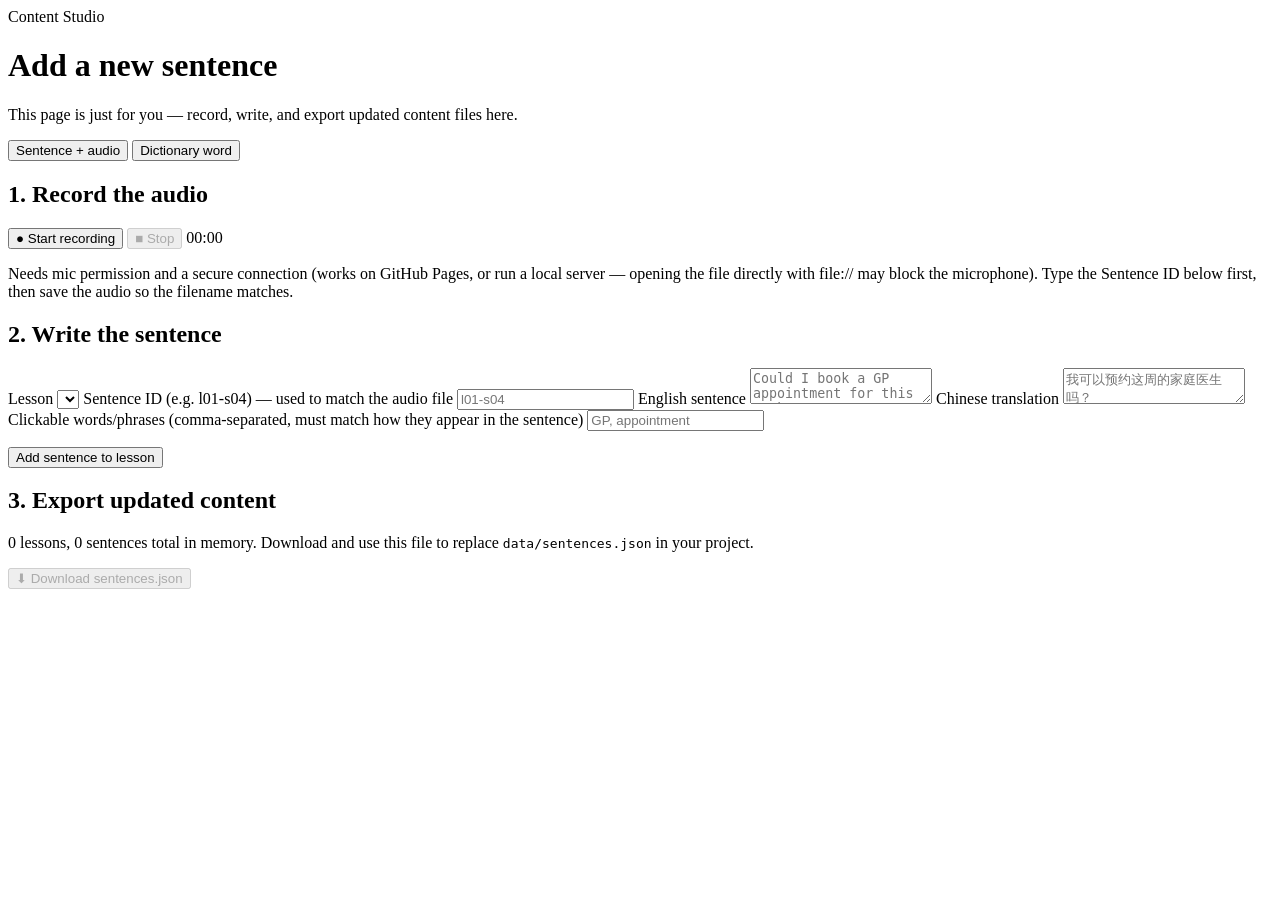
==== admin.html @ 03495148 "Add files via upload" ====
<!DOCTYPE html>
<html lang="en">
<head>
<meta charset="UTF-8">
<meta name="viewport" content="width=device-width, initial-scale=1.0">
<title>Content Studio — Daily British English</title>
<link rel="stylesheet" href="css/style.css">
</head>
<body>
<div class="wrap">
  <header class="top">
    <div class="eyebrow">Content Studio</div>
    <h1>Add a new sentence</h1>
    <p>This page is just for you — record, write, and export updated content files here.</p>
  </header>

  <div class="tabs">
    <button id="tab-sentence" class="tab-btn active" onclick="showTab('sentence')">Sentence + audio</button>
    <button id="tab-dictionary" class="tab-btn" onclick="showTab('dictionary')">Dictionary word</button>
  </div>

  <!-- SENTENCE TAB -->
  <div id="panel-sentence" class="tab-panel">

    <div class="admin-section">
      <h2>1. Record the audio</h2>
      <div class="record-row">
        <button id="startRecBtn" class="btn btn-primary">● Start recording</button>
        <button id="stopRecBtn" class="btn btn-secondary" disabled>■ Stop</button>
        <span class="rec-dot" id="recDot"></span>
        <span class="timer" id="recTimer">00:00</span>
      </div>
      <div class="record-row" id="recPlaybackWrap" style="display:none;">
        <audio id="recPlayback" controls></audio>
        <button id="reRecordBtn" class="btn btn-secondary">↺ Re-record</button>
        <button id="deleteRecBtn" class="btn btn-danger">Delete</button>
        <button id="downloadRecBtn" class="btn btn-primary">⬇ Save audio file</button>
      </div>
      <p class="hint">Needs mic permission and a secure connection (works on GitHub Pages, or run a local server — opening the file directly with file:// may block the microphone). Type the Sentence ID below first, then save the audio so the filename matches.</p>
    </div>

    <div class="admin-section">
      <h2>2. Write the sentence</h2>

      <label>Lesson</label>
      <select id="lessonSelect"></select>

      <div id="newLessonFields" style="display:none;">
        <label>New lesson ID (e.g. lesson-04)</label>
        <input type="text" id="newLessonId" placeholder="lesson-04">
        <label>New lesson title (English)</label>
        <input type="text" id="newLessonTitle" placeholder="At the GP">
        <label>New lesson title (Chinese)</label>
        <input type="text" id="newLessonTitleZh" placeholder="看医生">
      </div>

      <label>Sentence ID (e.g. l01-s04) — used to match the audio file</label>
      <input type="text" id="sentenceId" placeholder="l01-s04">

      <label>English sentence</label>
      <textarea id="sentenceEn" placeholder="Could I book a GP appointment for this week?"></textarea>

      <label>Chinese translation</label>
      <textarea id="sentenceZh" placeholder="我可以预约这周的家庭医生吗？"></textarea>

      <label>Clickable words/phrases (comma-separated, must match how they appear in the sentence)</label>
      <input type="text" id="sentenceWords" placeholder="GP, appointment">

      <div style="margin-top:1rem;">
        <button id="addSentenceBtn" class="btn btn-primary">Add sentence to lesson</button>
      </div>
    </div>

    <div class="admin-section">
      <h2>3. Export updated content</h2>
      <p class="hint"><span id="lessonCount">0</span> lessons, <span id="sentenceCount">0</span> sentences total in memory. Download and use this file to replace <code>data/sentences.json</code> in your project.</p>
      <button id="downloadSentencesBtn" class="btn btn-primary" disabled>⬇ Download sentences.json</button>
      <pre class="output" id="sentencesOutput" style="margin-top:0.8rem; max-height:220px; overflow-y:auto;"></pre>
    </div>
  </div>

  <!-- DICTIONARY TAB -->
  <div id="panel-dictionary" class="tab-panel" style="display:none;">
    <div class="admin-section">
      <h2>Add a dictionary word</h2>
      <label>Word or phrase (lowercase, exactly as it appears in sentences)</label>
      <input type="text" id="dictWord" placeholder="gp appointment">
      <label>Chinese meaning</label>
      <input type="text" id="dictZh" placeholder="家庭医生预约">
      <label>Note (optional context or usage tip)</label>
      <textarea id="dictNote" placeholder="GP = General Practitioner, your local family doctor in the UK."></textarea>
      <div style="margin-top:1rem;">
        <button id="addDictWordBtn" class="btn btn-primary">Add word</button>
      </div>
    </div>

    <div class="admin-section">
      <h2>Export updated dictionary</h2>
      <p class="hint"><span id="dictCount">0</span> words total in memory. Download and use this file to replace <code>data/dictionary.json</code>.</p>
      <button id="downloadDictionaryBtn" class="btn btn-primary" disabled>⬇ Download dictionary.json</button>
      <pre class="output" id="dictionaryOutput" style="margin-top:0.8rem; max-height:220px; overflow-y:auto;"></pre>
    </div>
  </div>

</div>
<script src="js/admin.js"></script>
</body>
</html>
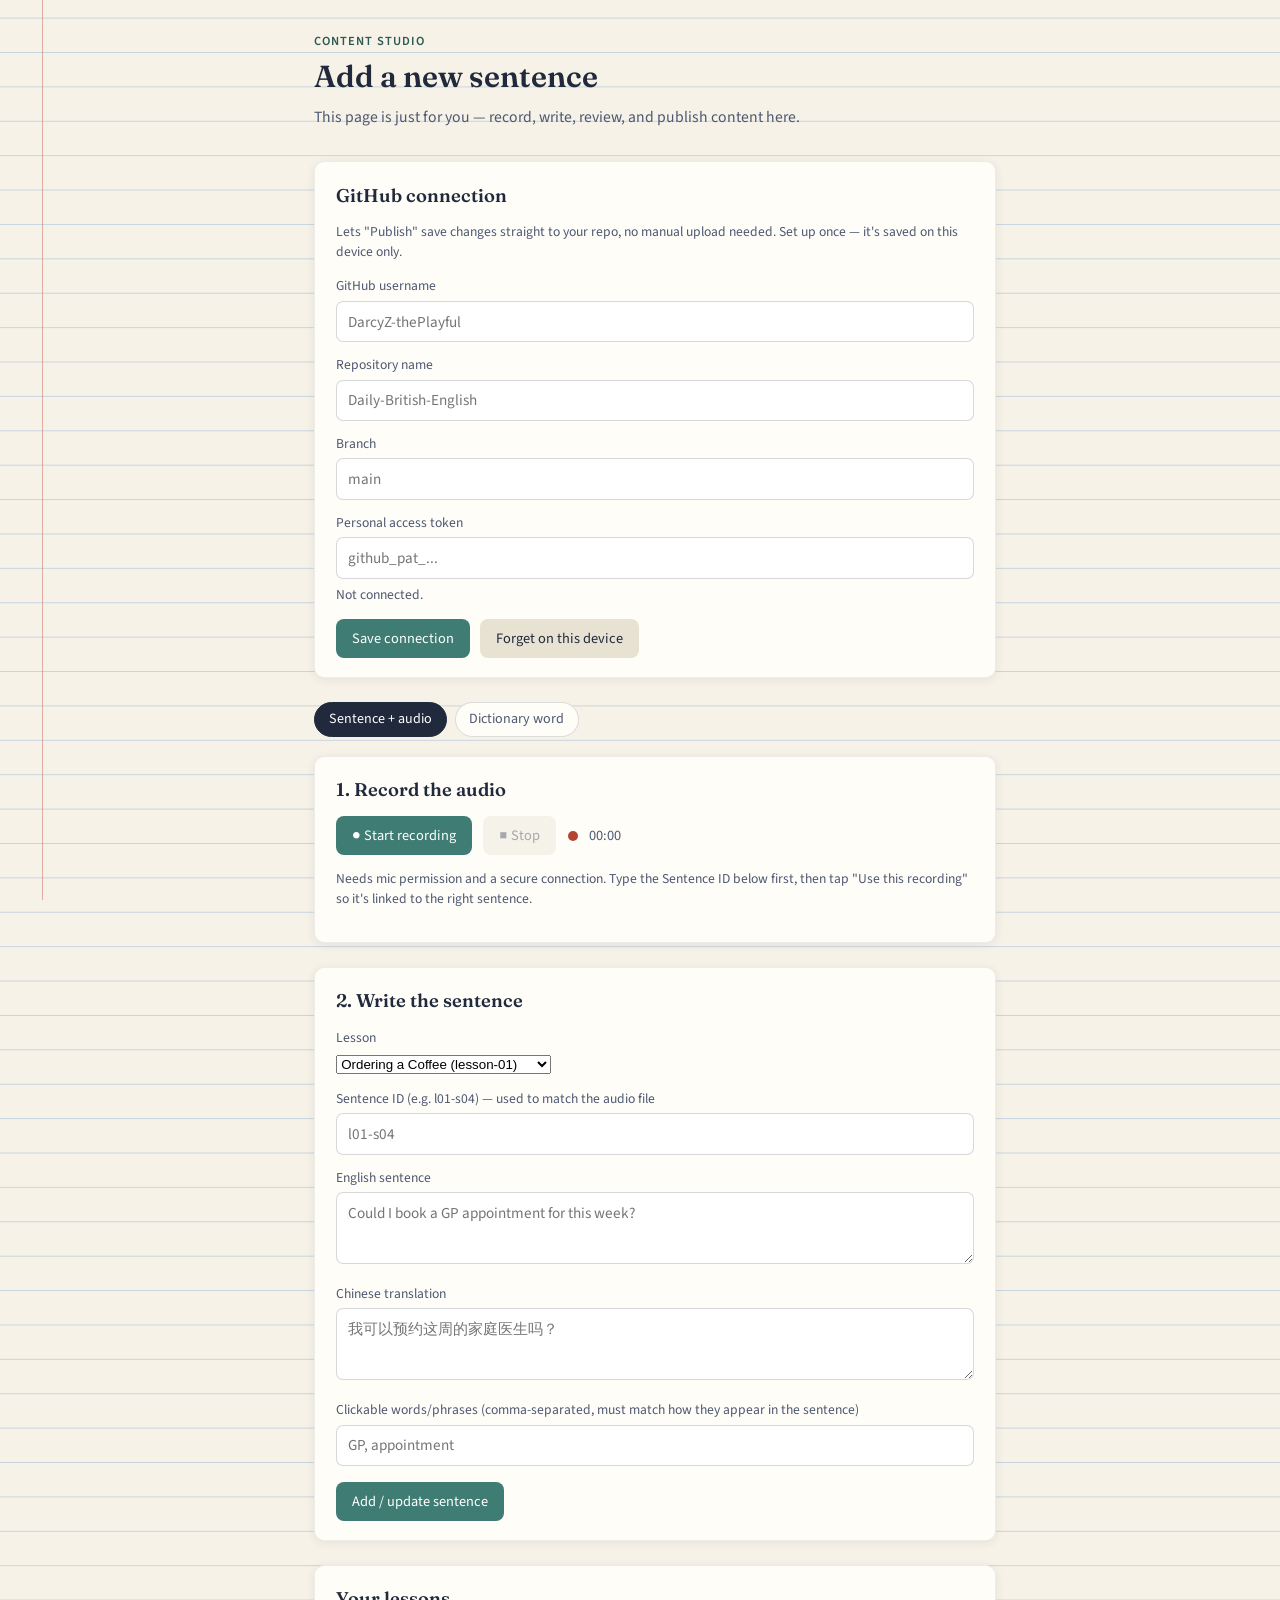
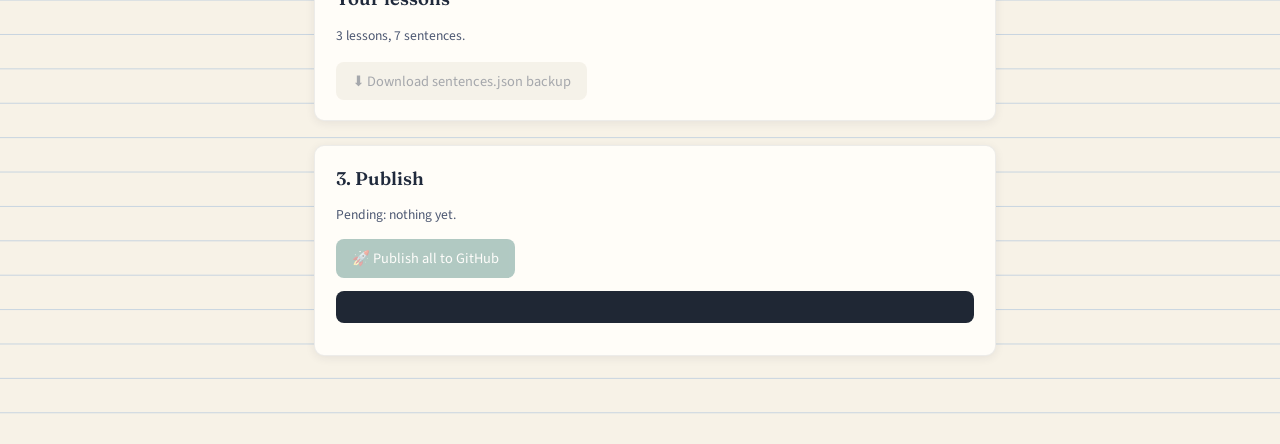
==== commit 5a5c1f7d: "Update admin.html" ====
--- a/admin.html
+++ b/admin.html
@@ -11,8 +11,26 @@
   <header class="top">
     <div class="eyebrow">Content Studio</div>
     <h1>Add a new sentence</h1>
-    <p>This page is just for you — record, write, and export updated content files here.</p>
+    <p>This page is just for you — record, write, review, and publish content here.</p>
   </header>
+
+  <div class="admin-section">
+    <h2>GitHub connection</h2>
+    <p class="hint">Lets "Publish" save changes straight to your repo, no manual upload needed. Set up once — it's saved on this device only.</p>
+    <label>GitHub username</label>
+    <input type="text" id="ghOwner" placeholder="DarcyZ-thePlayful">
+    <label>Repository name</label>
+    <input type="text" id="ghRepo" placeholder="Daily-British-English">
+    <label>Branch</label>
+    <input type="text" id="ghBranch" placeholder="main">
+    <label>Personal access token</label>
+    <input type="text" id="ghToken" placeholder="github_pat_...">
+    <p class="hint" id="ghStatus">Not connected.</p>
+    <div style="margin-top:0.6rem; display:flex; gap:0.6rem;">
+      <button id="saveGhBtn" class="btn btn-primary">Save connection</button>
+      <button id="forgetGhBtn" class="btn btn-secondary">Forget on this device</button>
+    </div>
+  </div>
 
   <div class="tabs">
     <button id="tab-sentence" class="tab-btn active" onclick="showTab('sentence')">Sentence + audio</button>
@@ -34,9 +52,11 @@
         <audio id="recPlayback" controls></audio>
         <button id="reRecordBtn" class="btn btn-secondary">↺ Re-record</button>
         <button id="deleteRecBtn" class="btn btn-danger">Delete</button>
-        <button id="downloadRecBtn" class="btn btn-primary">⬇ Save audio file</button>
+        <button id="useRecBtn" class="btn btn-primary">✓ Use this recording</button>
+        <button id="downloadRecBtn" class="btn btn-secondary">⬇ Local copy</button>
       </div>
-      <p class="hint">Needs mic permission and a secure connection (works on GitHub Pages, or run a local server — opening the file directly with file:// may block the microphone). Type the Sentence ID below first, then save the audio so the filename matches.</p>
+      <p class="hint" id="recStatus"></p>
+      <p class="hint">Needs mic permission and a secure connection. Type the Sentence ID below first, then tap "Use this recording" so it's linked to the right sentence.</p>
     </div>
 
     <div class="admin-section">
@@ -67,15 +87,17 @@
       <input type="text" id="sentenceWords" placeholder="GP, appointment">
 
       <div style="margin-top:1rem;">
-        <button id="addSentenceBtn" class="btn btn-primary">Add sentence to lesson</button>
+        <button id="addSentenceBtn" class="btn btn-primary">Add / update sentence</button>
       </div>
     </div>
 
     <div class="admin-section">
-      <h2>3. Export updated content</h2>
-      <p class="hint"><span id="lessonCount">0</span> lessons, <span id="sentenceCount">0</span> sentences total in memory. Download and use this file to replace <code>data/sentences.json</code> in your project.</p>
-      <button id="downloadSentencesBtn" class="btn btn-primary" disabled>⬇ Download sentences.json</button>
-      <pre class="output" id="sentencesOutput" style="margin-top:0.8rem; max-height:220px; overflow-y:auto;"></pre>
+      <h2>Your lessons</h2>
+      <p class="hint"><span id="lessonCount">0</span> lessons, <span id="sentenceCount">0</span> sentences.</p>
+      <div id="sentenceList"></div>
+      <div style="margin-top:1rem;">
+        <button id="downloadSentencesBtn" class="btn btn-secondary" disabled>⬇ Download sentences.json backup</button>
+      </div>
     </div>
   </div>
 
@@ -90,16 +112,25 @@
       <label>Note (optional context or usage tip)</label>
       <textarea id="dictNote" placeholder="GP = General Practitioner, your local family doctor in the UK."></textarea>
       <div style="margin-top:1rem;">
-        <button id="addDictWordBtn" class="btn btn-primary">Add word</button>
+        <button id="addDictWordBtn" class="btn btn-primary">Add / update word</button>
       </div>
     </div>
 
     <div class="admin-section">
-      <h2>Export updated dictionary</h2>
-      <p class="hint"><span id="dictCount">0</span> words total in memory. Download and use this file to replace <code>data/dictionary.json</code>.</p>
-      <button id="downloadDictionaryBtn" class="btn btn-primary" disabled>⬇ Download dictionary.json</button>
-      <pre class="output" id="dictionaryOutput" style="margin-top:0.8rem; max-height:220px; overflow-y:auto;"></pre>
+      <h2>Your dictionary</h2>
+      <p class="hint"><span id="dictCount">0</span> words.</p>
+      <div id="dictionaryList"></div>
+      <div style="margin-top:1rem;">
+        <button id="downloadDictionaryBtn" class="btn btn-secondary" disabled>⬇ Download dictionary.json backup</button>
+      </div>
     </div>
+  </div>
+
+  <div class="admin-section">
+    <h2>3. Publish</h2>
+    <p class="hint" id="publishSummary">Pending: nothing yet.</p>
+    <button id="publishBtn" class="btn btn-primary" disabled>🚀 Publish all to GitHub</button>
+    <pre class="output" id="publishLog" style="margin-top:0.8rem; min-height:2rem;"></pre>
   </div>
 
 </div>
--- a/css/style.css
+++ b/css/style.css
@@ -0,0 +1,366 @@
+@import url('https://fonts.googleapis.com/css2?family=Fraunces:opsz,wght@9..144,500;9..144,600;9..144,700&family=Source+Sans+3:wght@400;500;600;700&display=swap');
+
+:root {
+  --paper: #f7f2e7;
+  --paper-line: #c7d4e0;
+  --margin-line: #c9736a;
+  --ink: #202a3c;
+  --ink-soft: #4d5872;
+  --accent: #3e7c74;
+  --accent-dark: #2c5951;
+  --card: #fffdf8;
+  --shadow: 0 2px 10px rgba(32, 42, 60, 0.08);
+  --radius: 10px;
+}
+
+* { box-sizing: border-box; }
+
+html { -webkit-text-size-adjust: 100%; }
+
+body {
+  margin: 0;
+  min-height: 100vh;
+  background: var(--paper);
+  background-image:
+    linear-gradient(var(--paper-line) 1px, transparent 1px);
+  background-size: 100% 2.15rem;
+  background-position: 0 5.4rem;
+  color: var(--ink);
+  font-family: 'Source Sans 3', system-ui, sans-serif;
+  line-height: 1.5;
+  position: relative;
+}
+
+body::before {
+  content: "";
+  position: fixed;
+  top: 0;
+  bottom: 0;
+  left: 2.6rem;
+  width: 1px;
+  background: var(--margin-line);
+  opacity: 0.55;
+  z-index: 0;
+}
+
+@media (max-width: 640px) {
+  body::before { left: 1.2rem; }
+}
+
+h1, h2, h3 {
+  font-family: 'Fraunces', Georgia, serif;
+  font-weight: 600;
+  margin: 0;
+  color: var(--ink);
+}
+
+a { color: inherit; }
+
+.wrap {
+  position: relative;
+  z-index: 1;
+  max-width: 760px;
+  margin: 0 auto;
+  padding: 2rem 1.5rem 4rem 3.4rem;
+}
+
+@media (max-width: 640px) {
+  .wrap { padding: 1.5rem 1rem 3rem 2rem; }
+}
+
+header.top {
+  margin-bottom: 2rem;
+}
+
+header.top .eyebrow {
+  font-size: 0.78rem;
+  letter-spacing: 0.08em;
+  text-transform: uppercase;
+  color: var(--accent-dark);
+  font-weight: 600;
+}
+
+header.top h1 {
+  font-size: 1.9rem;
+  margin-top: 0.2rem;
+}
+
+header.top p {
+  color: var(--ink-soft);
+  margin-top: 0.4rem;
+  font-size: 0.98rem;
+}
+
+/* Lesson list */
+.lesson-list {
+  display: flex;
+  flex-direction: column;
+  gap: 0.7rem;
+}
+
+.lesson-btn {
+  display: flex;
+  align-items: baseline;
+  justify-content: space-between;
+  gap: 1rem;
+  width: 100%;
+  text-align: left;
+  background: var(--card);
+  border: 1px solid rgba(32,42,60,0.08);
+  border-radius: var(--radius);
+  padding: 0.9rem 1.1rem;
+  cursor: pointer;
+  box-shadow: var(--shadow);
+  font-family: inherit;
+  font-size: 1rem;
+  color: var(--ink);
+  transition: transform 0.12s ease, box-shadow 0.12s ease;
+}
+
+.lesson-btn:hover { transform: translateY(-1px); box-shadow: 0 4px 14px rgba(32,42,60,0.12); }
+
+.lesson-btn .num {
+  font-family: 'Fraunces', serif;
+  color: var(--accent);
+  font-weight: 600;
+  margin-right: 0.6rem;
+}
+
+.lesson-btn .titles { flex: 1; }
+.lesson-btn .titles .zh { color: var(--ink-soft); font-size: 0.86rem; }
+.lesson-btn .count { color: var(--ink-soft); font-size: 0.82rem; white-space: nowrap; }
+
+/* Back link */
+.back-link {
+  display: inline-flex;
+  align-items: center;
+  gap: 0.3rem;
+  background: none;
+  border: none;
+  color: var(--accent-dark);
+  font-family: inherit;
+  font-size: 0.92rem;
+  cursor: pointer;
+  padding: 0;
+  margin-bottom: 1.2rem;
+}
+
+/* Sentence cards */
+.sentence-card {
+  background: var(--card);
+  border-radius: var(--radius);
+  border: 1px solid rgba(32,42,60,0.08);
+  box-shadow: var(--shadow);
+  padding: 1.1rem 1.2rem;
+  margin-bottom: 1rem;
+}
+
+.sentence-card .en {
+  font-family: 'Fraunces', Georgia, serif;
+  font-size: 1.15rem;
+  font-weight: 500;
+  line-height: 1.5;
+}
+
+.sentence-card .zh {
+  color: var(--ink-soft);
+  margin-top: 0.35rem;
+  font-size: 0.95rem;
+}
+
+.sentence-card .controls {
+  display: flex;
+  align-items: center;
+  gap: 0.6rem;
+  margin-top: 0.7rem;
+}
+
+.play-btn {
+  display: inline-flex;
+  align-items: center;
+  gap: 0.4rem;
+  background: var(--accent);
+  color: #fff;
+  border: none;
+  border-radius: 999px;
+  padding: 0.4rem 0.85rem;
+  font-family: inherit;
+  font-size: 0.88rem;
+  cursor: pointer;
+}
+
+.play-btn:hover { background: var(--accent-dark); }
+.play-btn[disabled] { opacity: 0.45; cursor: not-allowed; }
+
+.word {
+  border-bottom: 1.5px dotted var(--accent);
+  cursor: pointer;
+  color: var(--accent-dark);
+}
+
+.word:hover { background: rgba(62,124,116,0.12); }
+
+/* Popup */
+.popup-backdrop {
+  position: fixed;
+  inset: 0;
+  background: rgba(32,42,60,0.35);
+  display: flex;
+  align-items: flex-end;
+  justify-content: center;
+  z-index: 10;
+}
+
+@media (min-width: 640px) {
+  .popup-backdrop { align-items: center; }
+}
+
+.popup {
+  background: var(--card);
+  border-radius: var(--radius) var(--radius) 0 0;
+  padding: 1.3rem 1.4rem 1.6rem;
+  width: 100%;
+  max-width: 420px;
+  box-shadow: 0 -4px 24px rgba(0,0,0,0.18);
+}
+
+@media (min-width: 640px) {
+  .popup { border-radius: var(--radius); }
+}
+
+.popup .word-title {
+  font-family: 'Fraunces', serif;
+  font-size: 1.3rem;
+  font-weight: 600;
+}
+
+.popup .word-zh {
+  color: var(--accent-dark);
+  font-size: 1.05rem;
+  margin-top: 0.2rem;
+}
+
+.popup .word-note {
+  margin-top: 0.6rem;
+  color: var(--ink-soft);
+  font-size: 0.92rem;
+  line-height: 1.5;
+}
+
+.popup .close-btn {
+  margin-top: 1.1rem;
+  background: var(--ink);
+  color: #fff;
+  border: none;
+  border-radius: 8px;
+  padding: 0.55rem 1rem;
+  font-family: inherit;
+  cursor: pointer;
+}
+
+/* Admin page bits reused */
+.admin-section {
+  background: var(--card);
+  border-radius: var(--radius);
+  border: 1px solid rgba(32,42,60,0.08);
+  box-shadow: var(--shadow);
+  padding: 1.2rem 1.3rem;
+  margin-bottom: 1.5rem;
+}
+
+.admin-section h2 { font-size: 1.15rem; margin-bottom: 0.8rem; }
+
+label {
+  display: block;
+  font-size: 0.85rem;
+  color: var(--ink-soft);
+  margin-top: 0.8rem;
+  margin-bottom: 0.25rem;
+}
+
+input[type="text"], textarea {
+  width: 100%;
+  font-family: inherit;
+  font-size: 0.95rem;
+  padding: 0.55rem 0.7rem;
+  border: 1px solid rgba(32,42,60,0.18);
+  border-radius: 7px;
+  background: #fff;
+  color: var(--ink);
+}
+
+textarea { resize: vertical; min-height: 4.5rem; }
+
+.btn {
+  font-family: inherit;
+  font-size: 0.9rem;
+  border: none;
+  border-radius: 8px;
+  padding: 0.55rem 1rem;
+  cursor: pointer;
+}
+
+.btn-primary { background: var(--accent); color: #fff; }
+.btn-primary:hover { background: var(--accent-dark); }
+.btn-danger { background: #b34434; color: #fff; }
+.btn-secondary { background: #e8e2d3; color: var(--ink); }
+.btn:disabled { opacity: 0.4; cursor: not-allowed; }
+
+.record-row { display: flex; align-items: center; gap: 0.7rem; flex-wrap: wrap; margin-top: 0.6rem; }
+.rec-dot { width: 10px; height: 10px; border-radius: 50%; background: #b34434; display: inline-block; }
+.rec-dot.blink { animation: blink 1s infinite; }
+@keyframes blink { 50% { opacity: 0.25; } }
+.timer { font-variant-numeric: tabular-nums; color: var(--ink-soft); font-size: 0.9rem; }
+
+pre.output {
+  background: #1f2734;
+  color: #dbe6e0;
+  padding: 0.9rem 1rem;
+  border-radius: 8px;
+  font-size: 0.82rem;
+  overflow-x: auto;
+  white-space: pre-wrap;
+  word-break: break-word;
+}
+
+.hint { color: var(--ink-soft); font-size: 0.85rem; margin-top: 0.4rem; }
+.tabs { display: flex; gap: 0.5rem; margin-bottom: 1.2rem; }
+.tab-btn {
+  font-family: inherit; font-size: 0.88rem; padding: 0.4rem 0.85rem;
+  border-radius: 999px; border: 1px solid rgba(32,42,60,0.15);
+  background: var(--card); cursor: pointer; color: var(--ink-soft);
+}
+.tab-btn.active { background: var(--ink); color: #fff; border-color: var(--ink); }
+
+.status-ok { color: var(--accent-dark); font-weight: 600; }
+
+.btn-small { padding: 0.35rem 0.7rem; font-size: 0.82rem; }
+
+.lesson-group {
+  border: 1px solid rgba(32,42,60,0.1);
+  border-radius: 8px;
+  margin-bottom: 0.7rem;
+  padding: 0.7rem 0.9rem;
+}
+
+.lesson-group summary {
+  cursor: pointer;
+  font-weight: 600;
+  font-family: 'Fraunces', serif;
+}
+
+.list-item {
+  display: flex;
+  justify-content: space-between;
+  align-items: center;
+  gap: 0.8rem;
+  padding: 0.6rem 0;
+  border-top: 1px solid rgba(32,42,60,0.07);
+}
+
+.list-item:first-of-type { border-top: none; }
+
+.li-en { font-family: 'Fraunces', serif; font-size: 0.98rem; }
+.li-zh { color: var(--ink-soft); font-size: 0.86rem; margin-top: 0.15rem; }
+
+.list-actions { display: flex; gap: 0.4rem; flex-shrink: 0; }
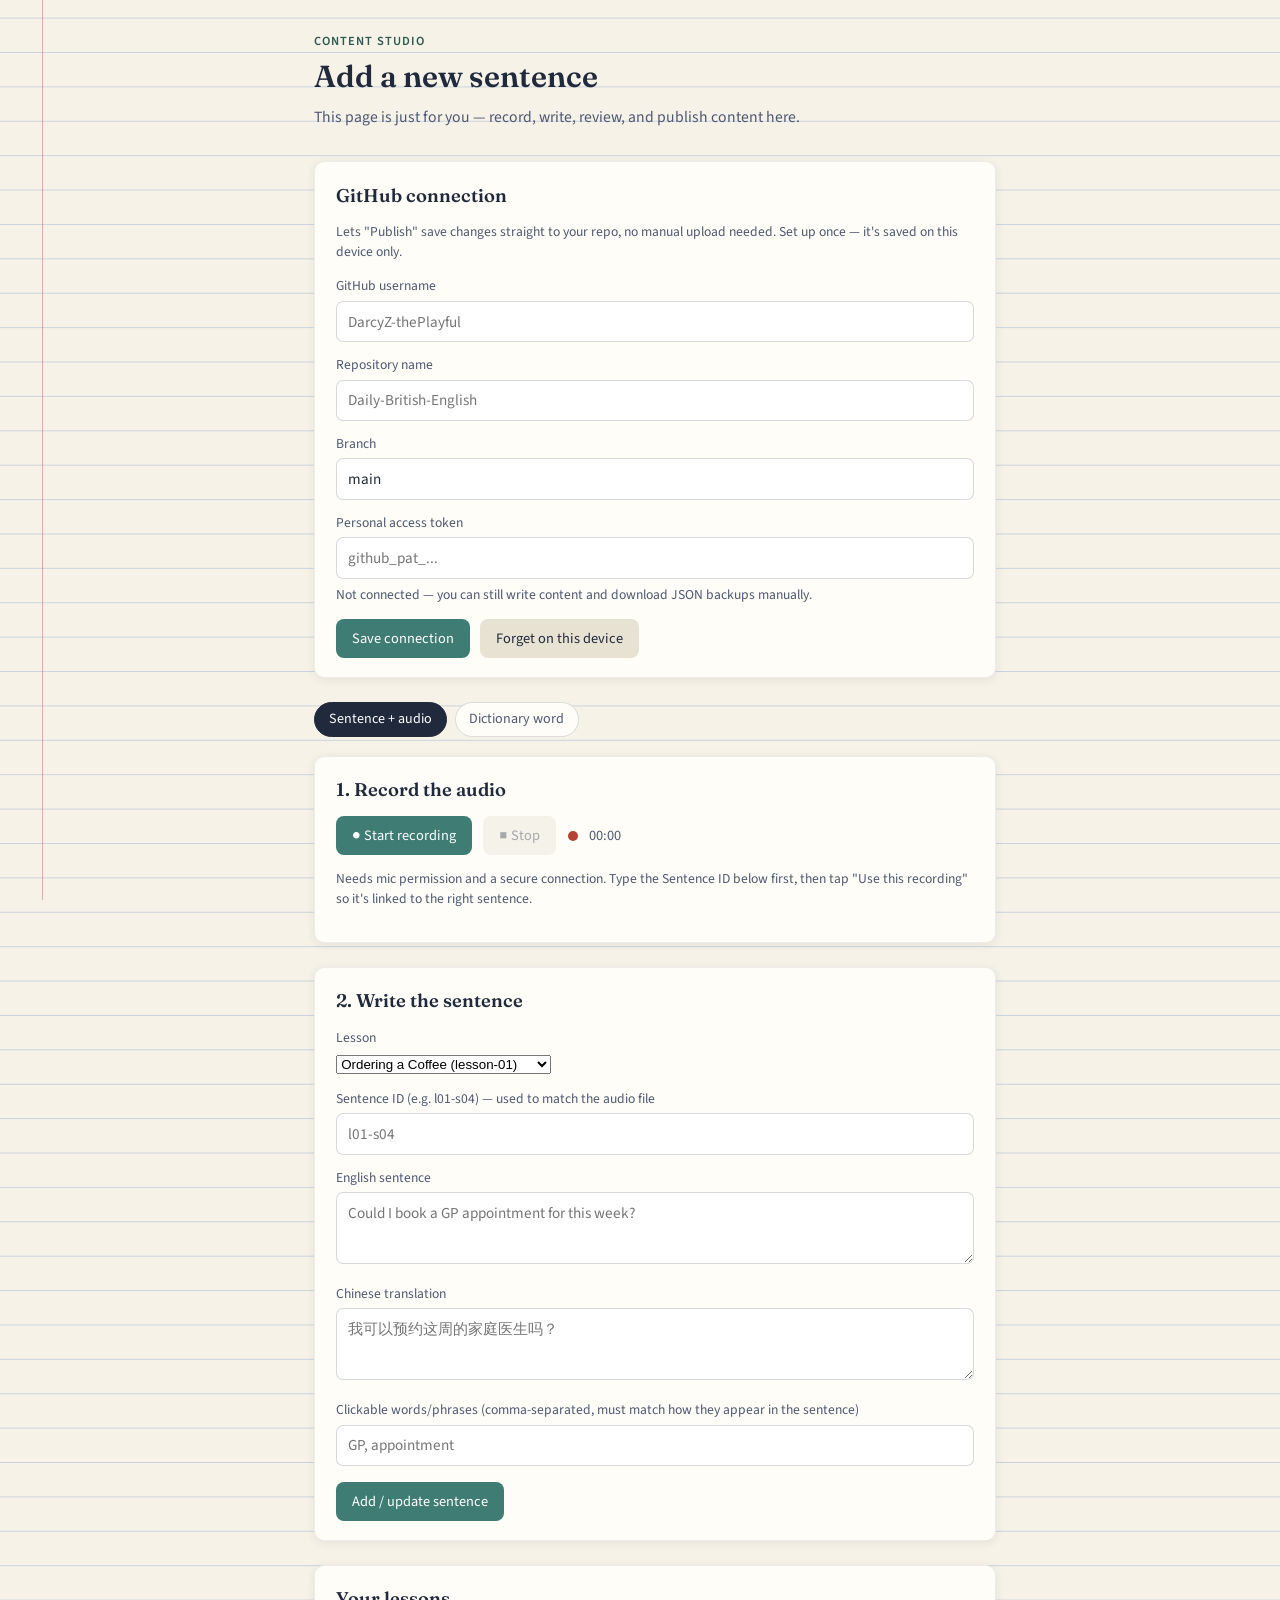
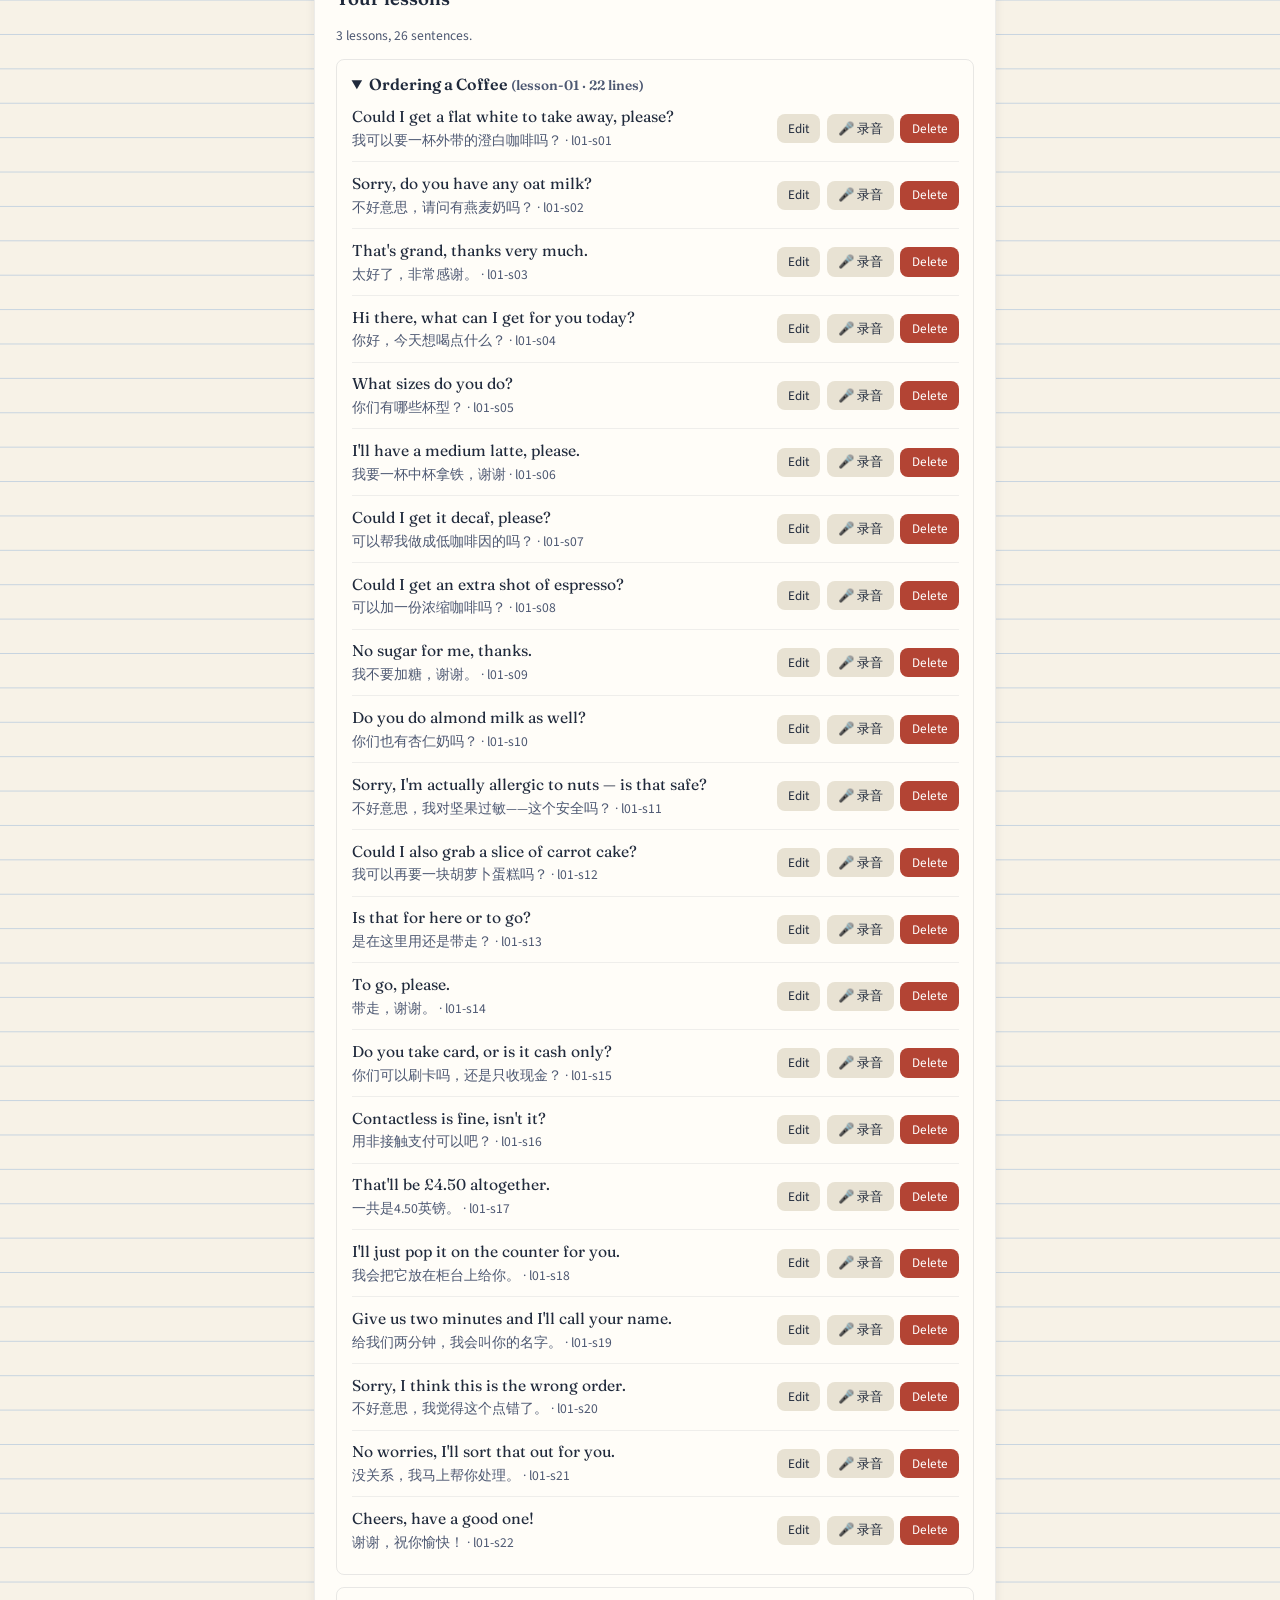
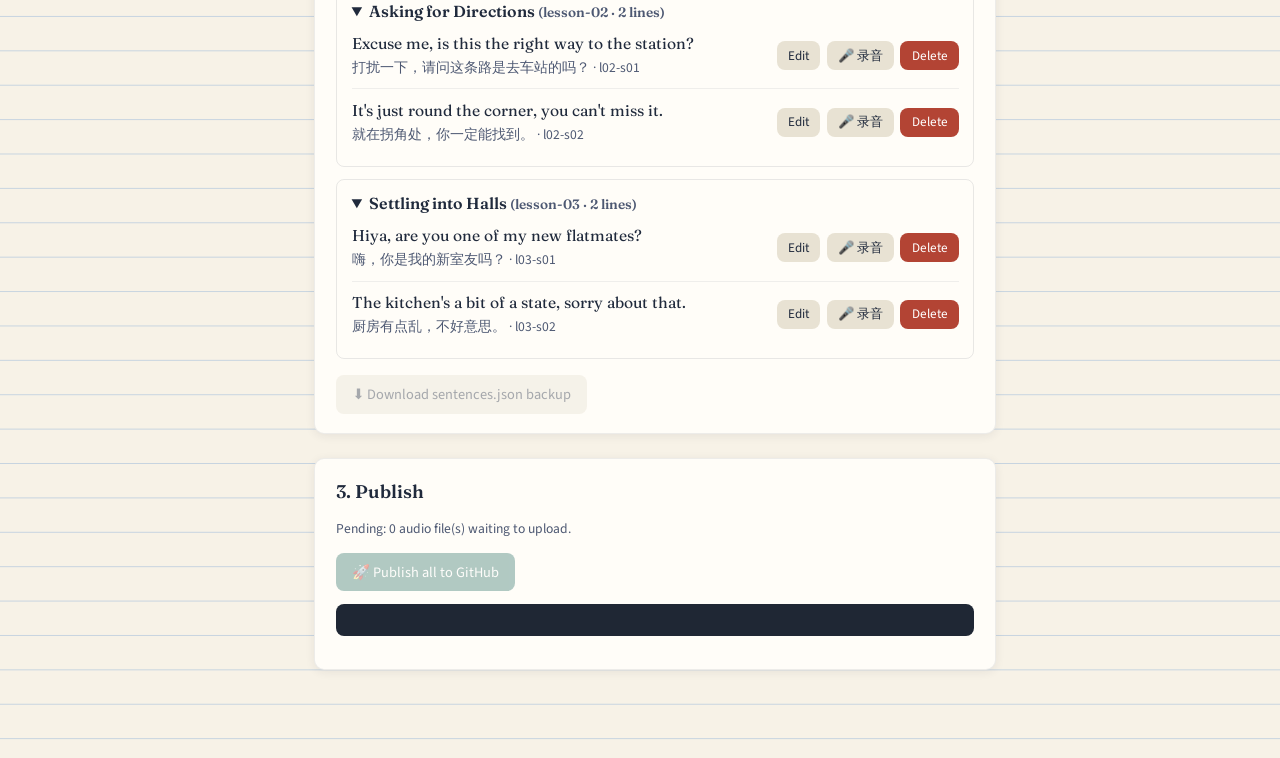
==== commit f167b5a9: "Add per-sentence recording and single-file publish to admin panel Adds a 录音 button next to each sent" ====
--- a/admin.html
+++ b/admin.html
@@ -40,8 +40,9 @@
   <!-- SENTENCE TAB -->
   <div id="panel-sentence" class="tab-panel">
 
-    <div class="admin-section">
+    <div class="admin-section" id="recordSection">
       <h2>1. Record the audio</h2>
+      <p class="hint status-ok" id="recTargetHint" style="display:none;"></p>
       <div class="record-row">
         <button id="startRecBtn" class="btn btn-primary">● Start recording</button>
         <button id="stopRecBtn" class="btn btn-secondary" disabled>■ Stop</button>
@@ -53,6 +54,7 @@
         <button id="reRecordBtn" class="btn btn-secondary">↺ Re-record</button>
         <button id="deleteRecBtn" class="btn btn-danger">Delete</button>
         <button id="useRecBtn" class="btn btn-primary">✓ Use this recording</button>
+        <button id="publishRecBtn" class="btn btn-primary">💾 保存并发布这段录音</button>
         <button id="downloadRecBtn" class="btn btn-secondary">⬇ Local copy</button>
       </div>
       <p class="hint" id="recStatus"></p>
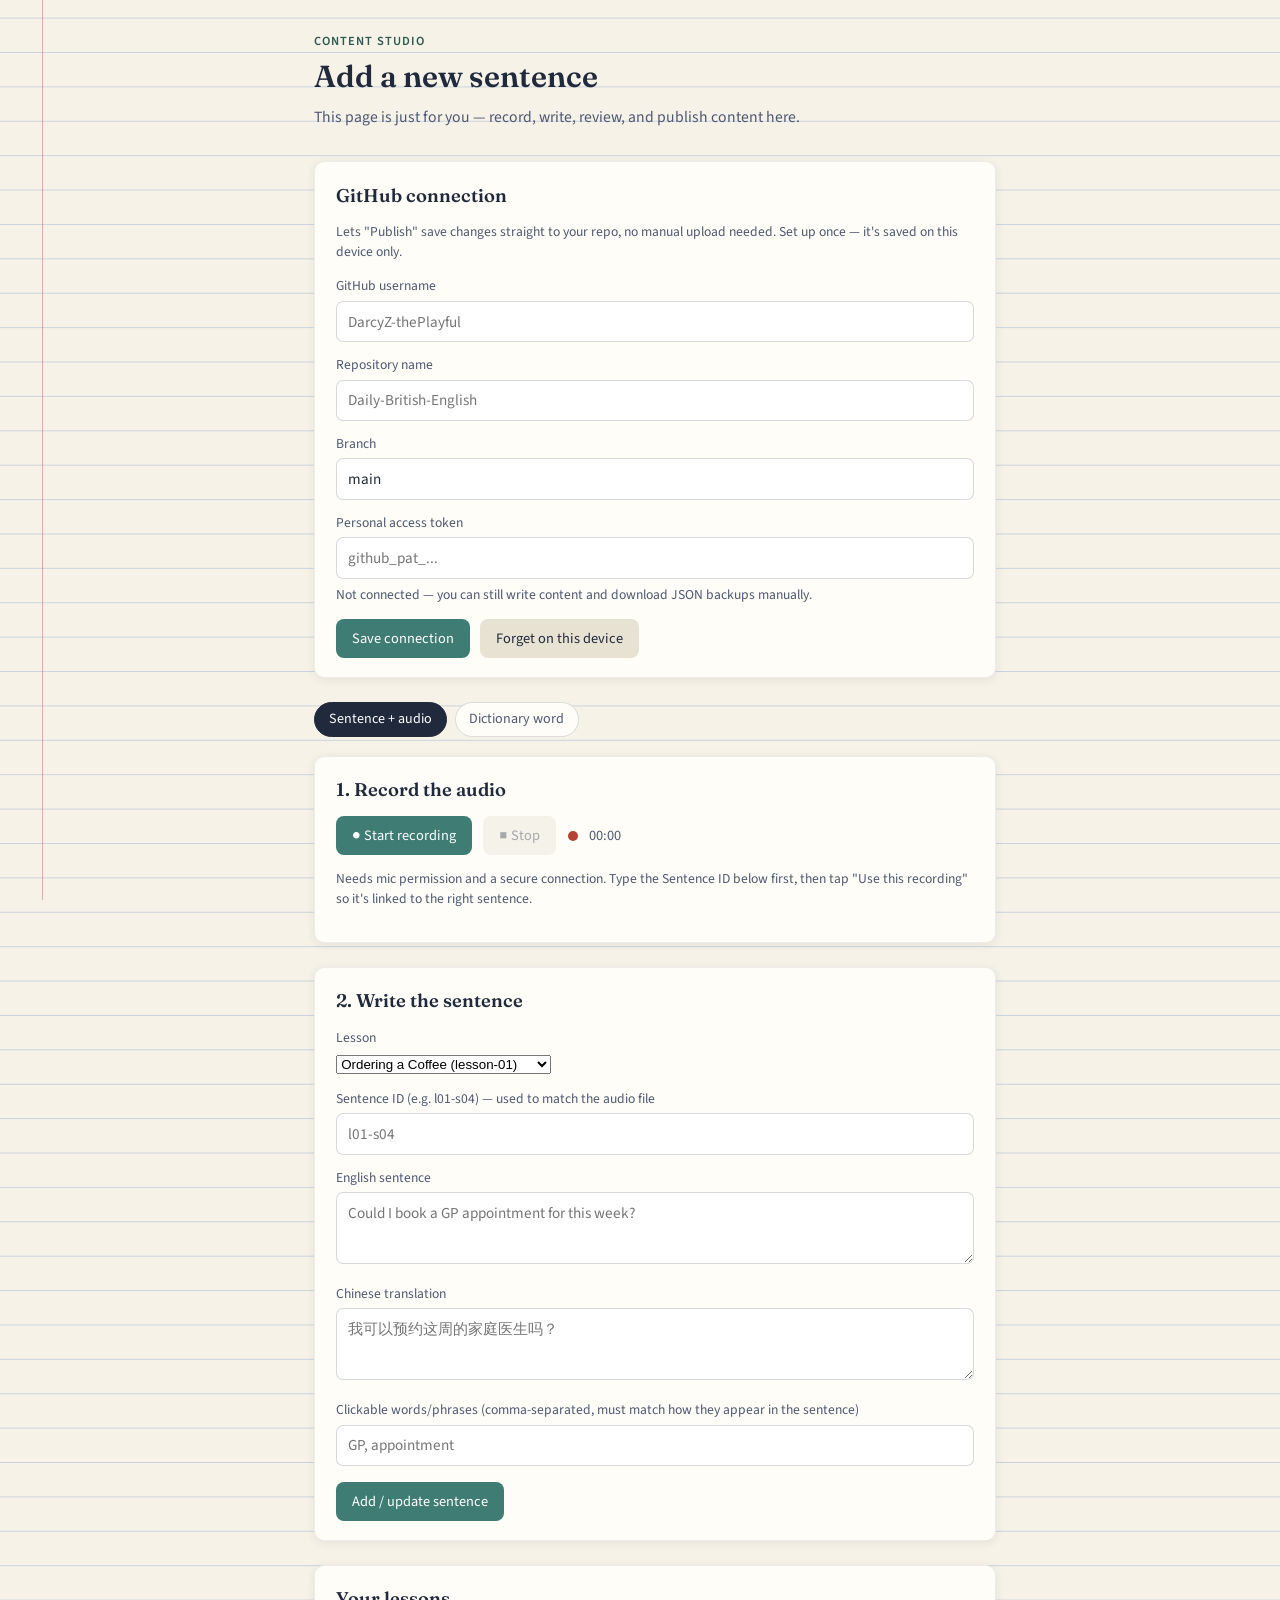
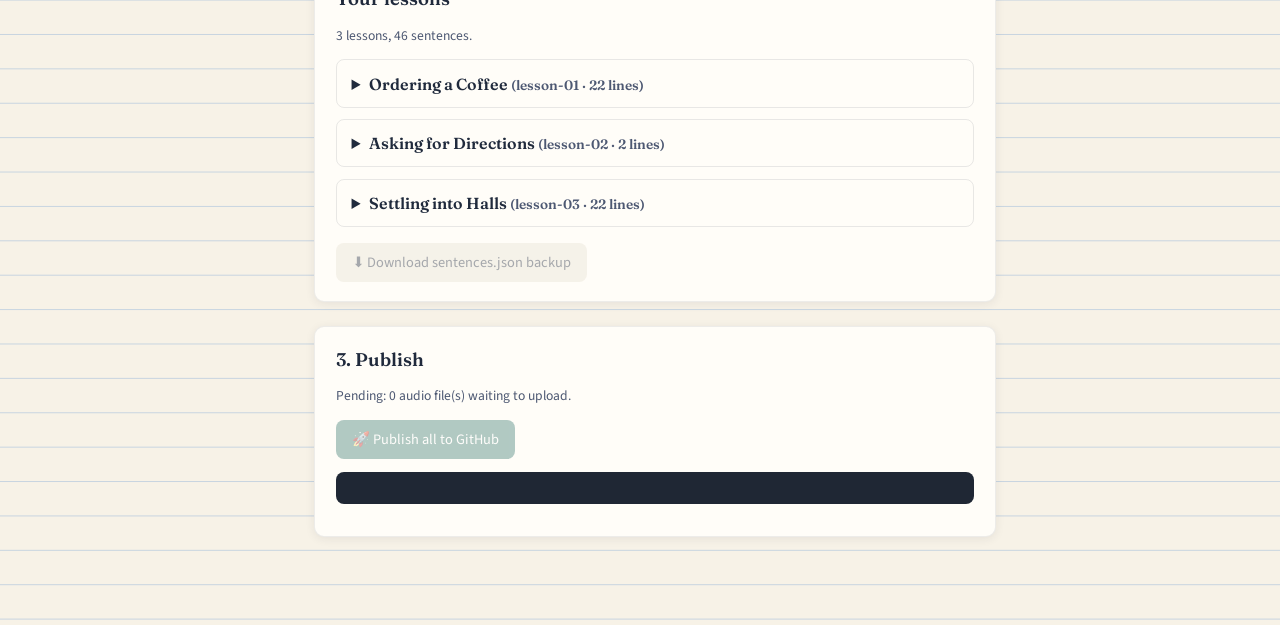
==== commit 203c28cf: "Make sentence recording inline and collapse lesson groups by default Recording controls now relocate" ====
--- a/admin.html
+++ b/admin.html
@@ -58,8 +58,9 @@
         <button id="downloadRecBtn" class="btn btn-secondary">⬇ Local copy</button>
       </div>
       <p class="hint" id="recStatus"></p>
-      <p class="hint">Needs mic permission and a secure connection. Type the Sentence ID below first, then tap "Use this recording" so it's linked to the right sentence.</p>
+      <p class="hint" id="recGenericHint">Needs mic permission and a secure connection. Type the Sentence ID below first, then tap "Use this recording" so it's linked to the right sentence.</p>
     </div>
+    <div id="recordSectionAnchor" style="display:none;"></div>
 
     <div class="admin-section">
       <h2>2. Write the sentence</h2>
--- a/css/style.css
+++ b/css/style.css
@@ -363,4 +363,14 @@
 .li-en { font-family: 'Fraunces', serif; font-size: 0.98rem; }
 .li-zh { color: var(--ink-soft); font-size: 0.86rem; margin-top: 0.15rem; }
 
-.list-actions { display: flex; gap: 0.4rem; flex-shrink: 0; }
+.list-actions { display: flex; gap: 0.4rem; flex-shrink: 0; align-items: center; }
+
+.recorder-inline {
+  margin: 0.5rem 0 0.8rem;
+  box-shadow: none;
+  border: 1px dashed var(--accent);
+  background: rgba(62,124,116,0.05);
+}
+
+.recorder-inline h2,
+.recorder-inline #recGenericHint { display: none; }
